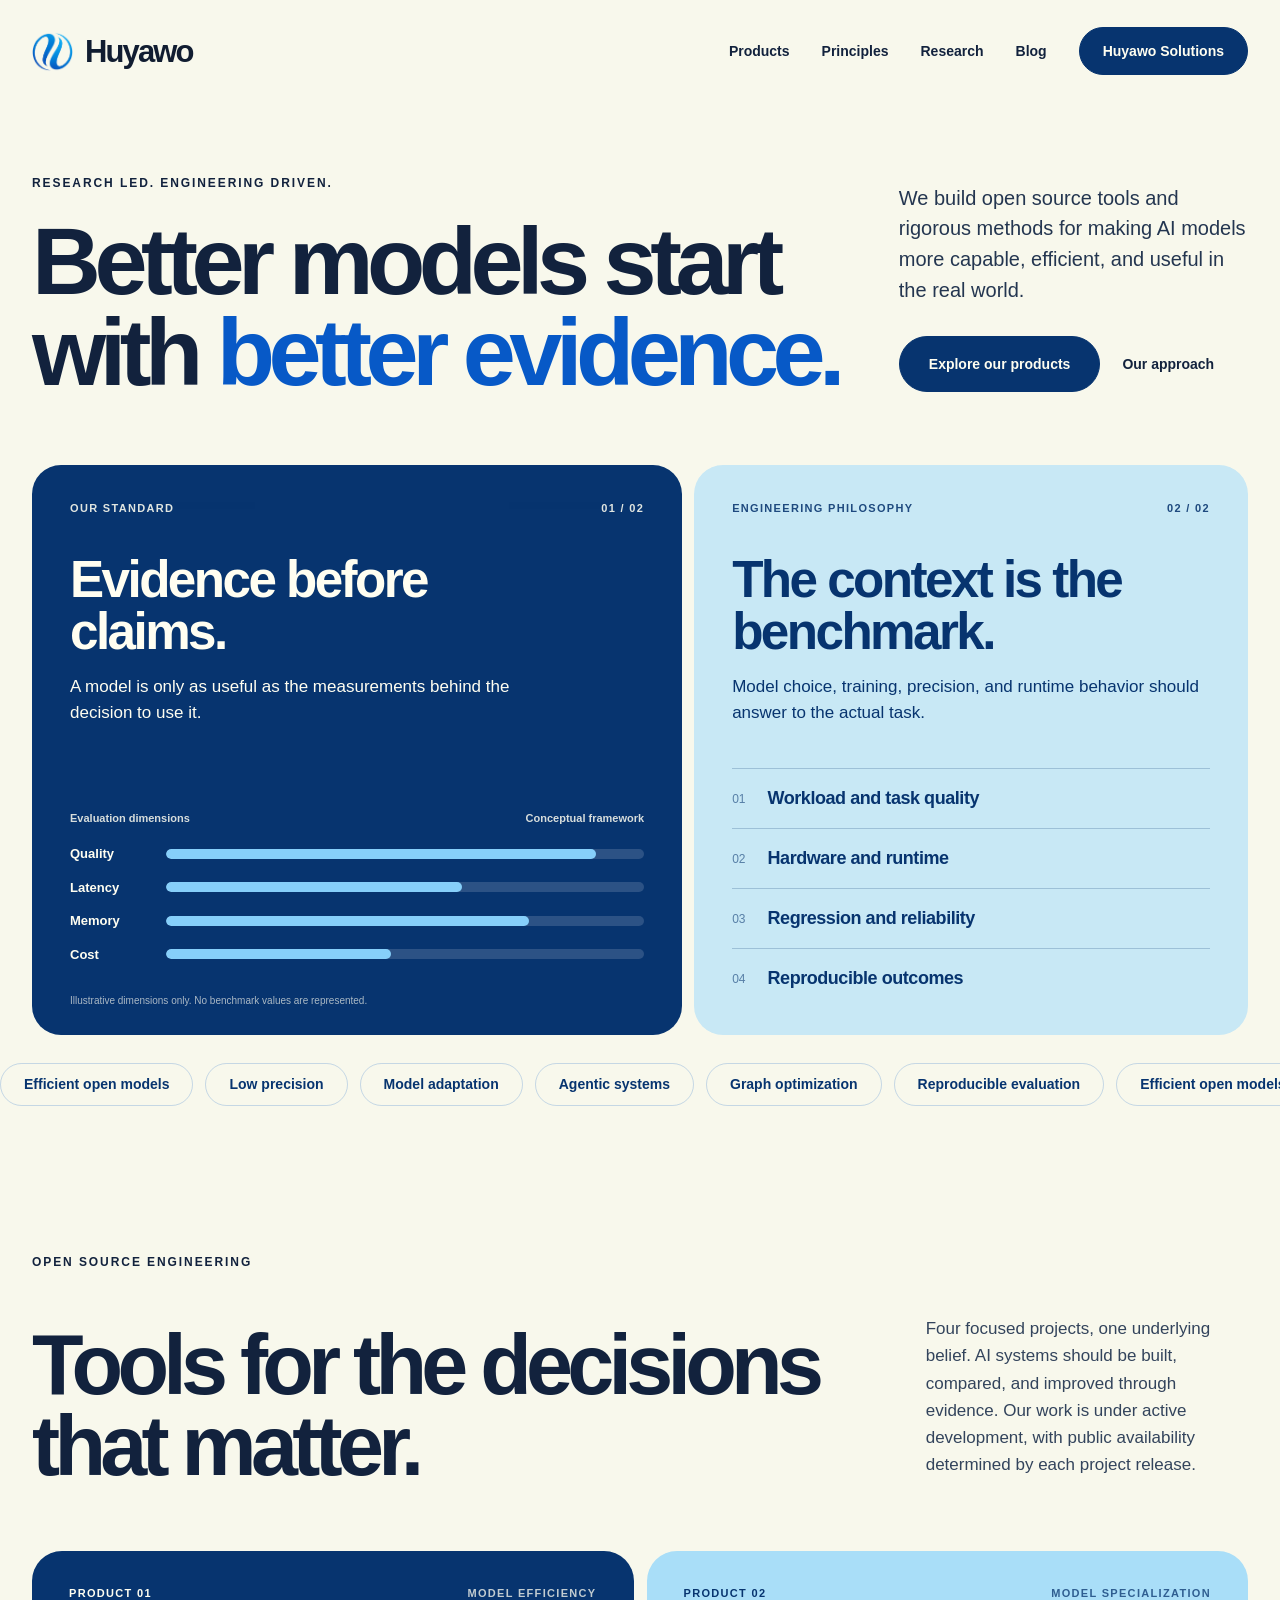
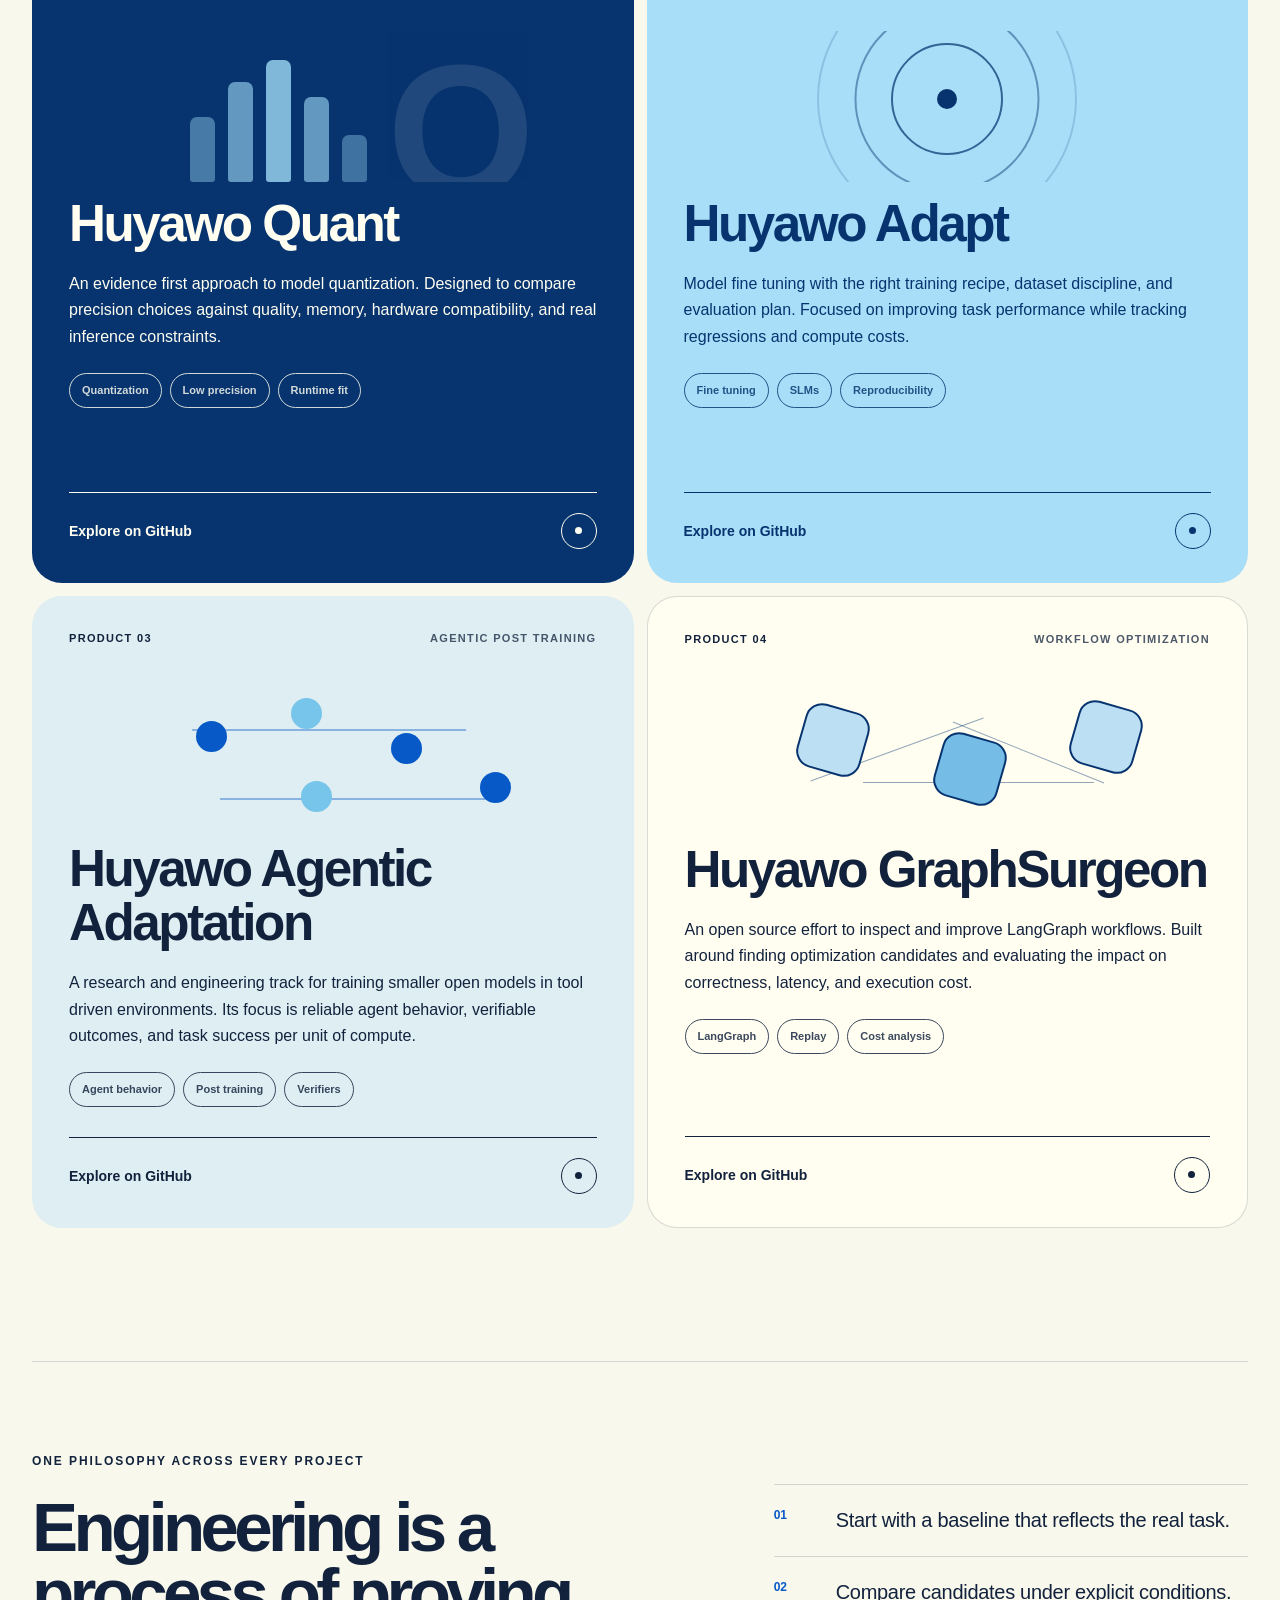
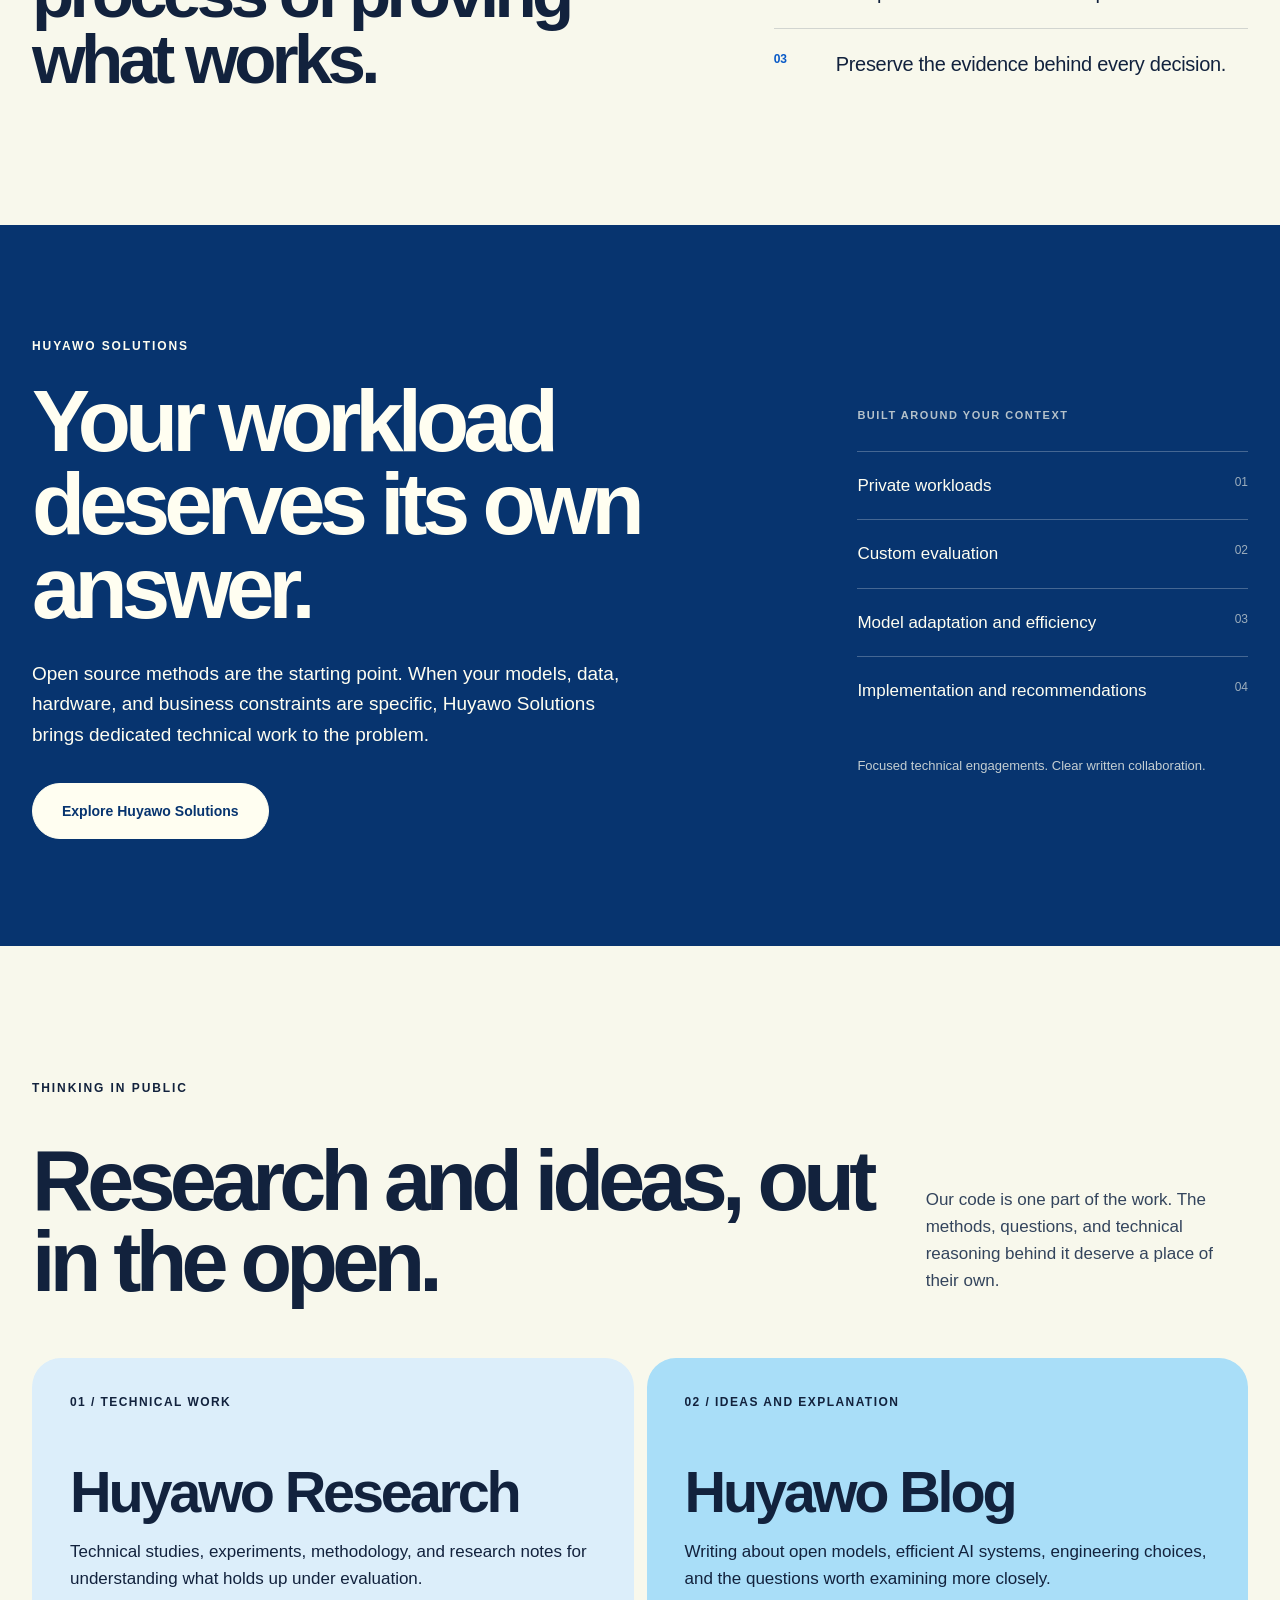
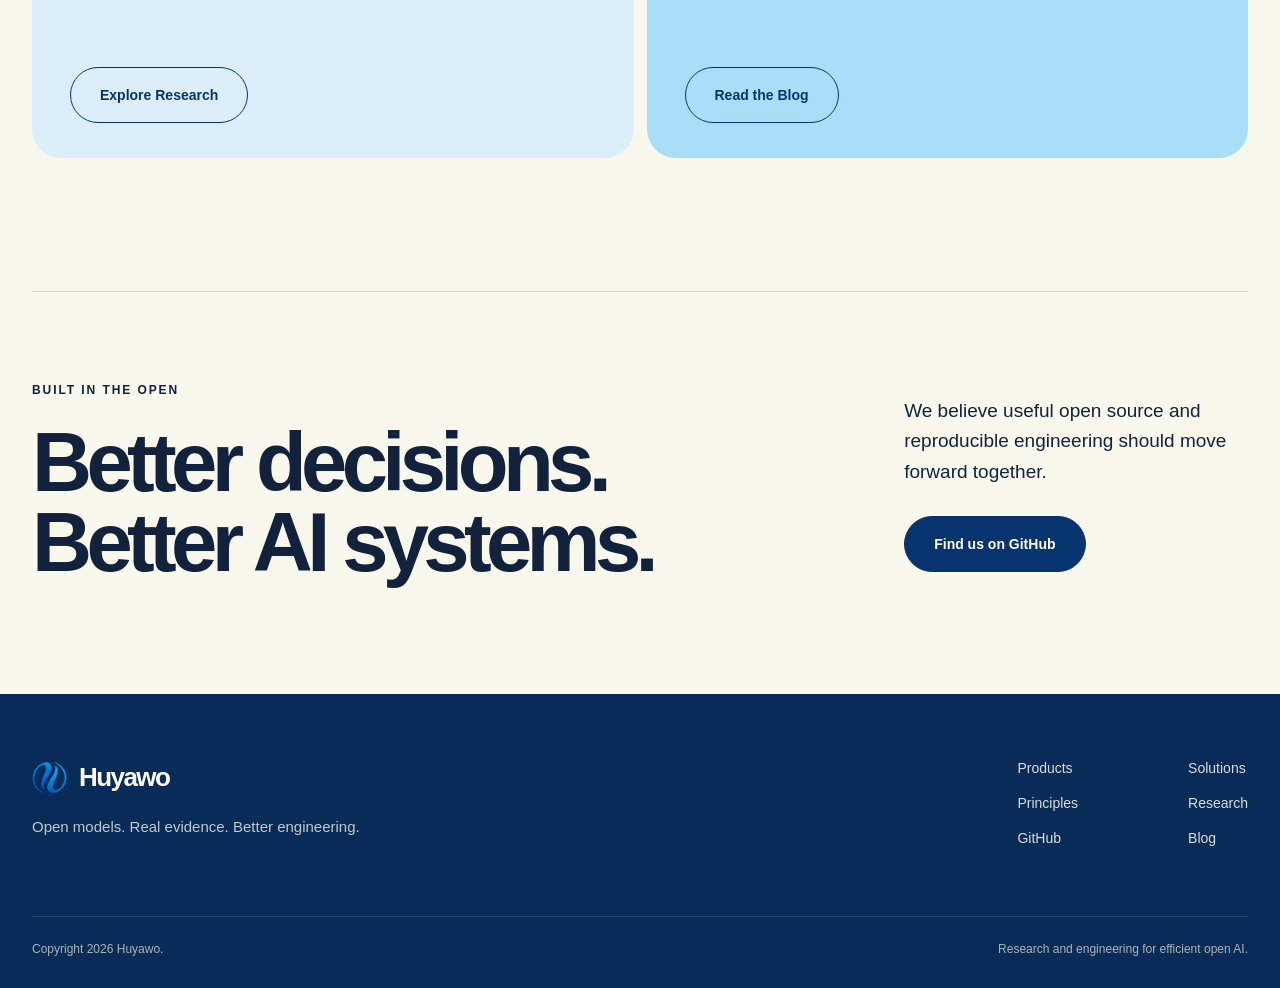
==== index.html @ e43d4e3e "Publish Huyawo institutional homepage for GitHub Pages (huyawo.com)" ====
<!doctype html>
<html lang="en">
<head>
  <meta charset="utf-8">
  <meta name="viewport" content="width=device-width, initial-scale=1">
  <meta name="color-scheme" content="light">
  <meta name="theme-color" content="#f8f8ec">
  <meta name="description" content="Huyawo develops open source tools, reproducible research, and specialized engineering for efficient open AI models and systems.">
  <meta property="og:type" content="website">
  <meta property="og:site_name" content="Huyawo">
  <meta property="og:title" content="Huyawo | Evidence driven AI engineering">
  <meta property="og:description" content="Open source tools, technical research, and specialized engineering for efficient open AI.">
  <meta property="og:url" content="https://huyawo.com/">
  <meta property="og:image" content="https://huyawo.com/assets/huyawo-social.svg">
  <meta name="twitter:card" content="summary_large_image">
  <link rel="canonical" href="https://huyawo.com/">
  <title>Huyawo | Evidence Driven AI Engineering</title>
  <link rel="icon" href="assets/huyawo-mark.png" type="image/png">
  <link rel="stylesheet" href="assets/site.css">
  <script src="assets/site.js" defer></script>
</head>
<body>
  <a class="skip-link" href="#main">Skip to content</a>
  <header class="site-header" id="top">
    <div class="header-inner shell">
      <a class="brand" href="#top" aria-label="Huyawo home"><img src="assets/huyawo-mark.png" alt="" width="39" height="39"><span>Huyawo</span></a>
      <button class="menu-toggle" aria-controls="main-navigation" aria-expanded="false" type="button">Menu</button>
      <nav class="site-nav" id="main-navigation" aria-label="Main navigation">
        <a href="#products">Products</a>
        <a href="#principles">Principles</a>
        <a href="https://research.huyawo.com/">Research</a>
        <a href="https://blog.huyawo.com/">Blog</a>
        <a href="https://solutions.huyawo.com/" class="button button-small">Huyawo Solutions</a>
      </nav>
    </div>
  </header>

  <main id="main">
    <section class="hero shell" aria-labelledby="hero-title">
      <div class="hero-heading" data-reveal>
        <p class="eyebrow">Research led. Engineering driven.</p>
        <h1 id="hero-title">Better models start with <span>better evidence.</span></h1>
      </div>
      <div class="hero-intro" data-reveal>
        <p>We build open source tools and rigorous methods for making AI models more capable, efficient, and useful in the real world.</p>
        <div class="hero-actions">
          <a class="button" href="#products">Explore our products</a>
          <a class="text-link" href="#principles">Our approach</a>
        </div>
      </div>
    </section>

    <section class="mosaic shell" aria-label="Engineering philosophy">
      <article class="mosaic-card mosaic-dark" data-reveal>
        <div class="mosaic-top"><span>Our standard</span><span>01 / 02</span></div>
        <h2>Evidence before claims.</h2>
        <p class="mosaic-intro">A model is only as useful as the measurements behind the decision to use it.</p>
        <div class="measure-board" role="img" aria-label="Illustrative evaluation dimensions including quality, latency, memory, and cost. This is a conceptual diagram and does not contain measured results.">
          <div class="measure-heading"><span>Evaluation dimensions</span><span>Conceptual framework</span></div>
          <div class="measure-row"><span>Quality</span><i class="measure-track"><b style="width:90%"></b></i></div>
          <div class="measure-row"><span>Latency</span><i class="measure-track"><b style="width:62%"></b></i></div>
          <div class="measure-row"><span>Memory</span><i class="measure-track"><b style="width:76%"></b></i></div>
          <div class="measure-row"><span>Cost</span><i class="measure-track"><b style="width:47%"></b></i></div>
        </div>
        <p class="mosaic-foot">Illustrative dimensions only. No benchmark values are represented.</p>
      </article>
      <article class="mosaic-card mosaic-light" data-reveal>
        <div class="mosaic-top"><span>Engineering philosophy</span><span>02 / 02</span></div>
        <h2>The context is the benchmark.</h2>
        <p class="mosaic-intro">Model choice, training, precision, and runtime behavior should answer to the actual task.</p>
        <div class="context-list" aria-label="Factors behind an engineering decision">
          <div><span>01</span><strong>Workload and task quality</strong></div>
          <div><span>02</span><strong>Hardware and runtime</strong></div>
          <div><span>03</span><strong>Regression and reliability</strong></div>
          <div><span>04</span><strong>Reproducible outcomes</strong></div>
        </div>
      </article>
    </section>

    <div class="capability-strip" aria-label="Huyawo areas of focus">
      <div class="capability-track" aria-hidden="true">
        <span>Efficient open models</span><span>Low precision</span><span>Model adaptation</span><span>Agentic systems</span><span>Graph optimization</span><span>Reproducible evaluation</span>
        <span>Efficient open models</span><span>Low precision</span><span>Model adaptation</span><span>Agentic systems</span><span>Graph optimization</span><span>Reproducible evaluation</span>
      </div>
    </div>

    <section class="products-section section shell" id="products" aria-labelledby="products-title">
      <div class="section-heading" data-reveal>
        <p class="eyebrow">Open source engineering</p>
        <h2 id="products-title">Tools for the decisions that matter.</h2>
        <p>Four focused projects, one underlying belief. AI systems should be built, compared, and improved through evidence. Our work is under active development, with public availability determined by each project release.</p>
      </div>
      <div class="product-grid">
        <article class="product-card product-quant" data-reveal>
          <div class="product-card-top"><p class="product-number">Product 01</p><p class="product-family">Model efficiency</p></div>
          <div class="product-visual visual-quant" aria-hidden="true"><div class="quant-stack"><span></span><span></span><span></span><span></span><span></span></div><div class="visual-letter">Q</div></div>
          <div class="product-card-content"><h3>Huyawo Quant</h3><p>An evidence first approach to model quantization. Designed to compare precision choices against quality, memory, hardware compatibility, and real inference constraints.</p><div class="product-tags"><span>Quantization</span><span>Low precision</span><span>Runtime fit</span></div></div>
          <a class="product-link" href="https://github.com/OnHuyawo" target="_blank" rel="noopener noreferrer">Explore on GitHub <span class="link-circle" aria-hidden="true"></span></a>
        </article>
        <article class="product-card product-adapt" data-reveal>
          <div class="product-card-top"><p class="product-number">Product 02</p><p class="product-family">Model specialization</p></div>
          <div class="product-visual visual-adapt" aria-hidden="true"><div class="adapt-rings"><span></span><span></span><span></span></div><div class="adapt-core"></div></div>
          <div class="product-card-content"><h3>Huyawo Adapt</h3><p>Model fine tuning with the right training recipe, dataset discipline, and evaluation plan. Focused on improving task performance while tracking regressions and compute costs.</p><div class="product-tags"><span>Fine tuning</span><span>SLMs</span><span>Reproducibility</span></div></div>
          <a class="product-link" href="https://github.com/OnHuyawo" target="_blank" rel="noopener noreferrer">Explore on GitHub <span class="link-circle" aria-hidden="true"></span></a>
        </article>
        <article class="product-card product-agentic" data-reveal>
          <div class="product-card-top"><p class="product-number">Product 03</p><p class="product-family">Agentic post training</p></div>
          <div class="product-visual visual-agentic" aria-hidden="true"><div class="agent-node n1"></div><div class="agent-node n2"></div><div class="agent-node n3"></div><div class="agent-node n4"></div><div class="agent-node n5"></div><div class="agent-path"></div></div>
          <div class="product-card-content"><h3>Huyawo Agentic Adaptation</h3><p>A research and engineering track for training smaller open models in tool driven environments. Its focus is reliable agent behavior, verifiable outcomes, and task success per unit of compute.</p><div class="product-tags"><span>Agent behavior</span><span>Post training</span><span>Verifiers</span></div></div>
          <a class="product-link" href="https://github.com/OnHuyawo" target="_blank" rel="noopener noreferrer">Explore on GitHub <span class="link-circle" aria-hidden="true"></span></a>
        </article>
        <article class="product-card product-graph" data-reveal>
          <div class="product-card-top"><p class="product-number">Product 04</p><p class="product-family">Workflow optimization</p></div>
          <div class="product-visual visual-graph" aria-hidden="true"><div class="graph-lines"><i></i><i></i><i></i></div><div class="graph-square g1"></div><div class="graph-square g2"></div><div class="graph-square g3"></div></div>
          <div class="product-card-content"><h3>Huyawo GraphSurgeon</h3><p>An open source effort to inspect and improve LangGraph workflows. Built around finding optimization candidates and evaluating the impact on correctness, latency, and execution cost.</p><div class="product-tags"><span>LangGraph</span><span>Replay</span><span>Cost analysis</span></div></div>
          <a class="product-link" href="https://github.com/OnHuyawo" target="_blank" rel="noopener noreferrer">Explore on GitHub <span class="link-circle" aria-hidden="true"></span></a>
        </article>
      </div>
    </section>

    <section class="principles-section shell" id="principles" aria-labelledby="principles-title">
      <div class="principles-main" data-reveal>
        <p class="eyebrow">One philosophy across every project</p>
        <h2 id="principles-title">Engineering is a process of proving what works.</h2>
      </div>
      <div class="principles-list" data-reveal>
        <div><span>01</span><p>Start with a baseline that reflects the real task.</p></div>
        <div><span>02</span><p>Compare candidates under explicit conditions.</p></div>
        <div><span>03</span><p>Preserve the evidence behind every decision.</p></div>
      </div>
    </section>

    <section class="solutions-section" id="solutions" aria-labelledby="solutions-title">
      <div class="shell solutions-panel" data-reveal>
        <div class="solutions-copy"><p class="eyebrow">Huyawo Solutions</p><h2 id="solutions-title">Your workload deserves its own answer.</h2><p>Open source methods are the starting point. When your models, data, hardware, and business constraints are specific, Huyawo Solutions brings dedicated technical work to the problem.</p><a href="https://solutions.huyawo.com/" class="button button-light">Explore Huyawo Solutions</a></div>
        <div class="solutions-aside"><div class="aside-label">Built around your context</div><div class="solution-line"><span>Private workloads</span><strong>01</strong></div><div class="solution-line"><span>Custom evaluation</span><strong>02</strong></div><div class="solution-line"><span>Model adaptation and efficiency</span><strong>03</strong></div><div class="solution-line"><span>Implementation and recommendations</span><strong>04</strong></div><p>Focused technical engagements. Clear written collaboration.</p></div>
      </div>
    </section>

    <section class="knowledge-section section shell" aria-labelledby="knowledge-title">
      <div class="section-heading knowledge-heading" data-reveal><p class="eyebrow">Thinking in public</p><h2 id="knowledge-title">Research and ideas, out in the open.</h2><p>Our code is one part of the work. The methods, questions, and technical reasoning behind it deserve a place of their own.</p></div>
      <div class="knowledge-grid">
        <article class="knowledge-card knowledge-research" data-reveal><p class="knowledge-index">01 / Technical work</p><div><h3>Huyawo Research</h3><p>Technical studies, experiments, methodology, and research notes for understanding what holds up under evaluation.</p></div><a class="button button-outline" href="https://research.huyawo.com/">Explore Research</a></article>
        <article class="knowledge-card knowledge-blog" data-reveal><p class="knowledge-index">02 / Ideas and explanation</p><div><h3>Huyawo Blog</h3><p>Writing about open models, efficient AI systems, engineering choices, and the questions worth examining more closely.</p></div><a class="button button-outline" href="https://blog.huyawo.com/">Read the Blog</a></article>
      </div>
    </section>

    <section class="closing shell" data-reveal><div><p class="eyebrow">Built in the open</p><h2>Better decisions.<br>Better AI systems.</h2></div><div class="closing-side"><p>We believe useful open source and reproducible engineering should move forward together.</p><a class="button" href="https://github.com/OnHuyawo" target="_blank" rel="noopener noreferrer">Find us on GitHub</a></div></section>
  </main>

  <footer class="site-footer"><div class="shell footer-top"><div class="footer-identity"><a class="footer-brand" href="#top"><img src="assets/huyawo-mark.png" width="36" height="36" alt=""><span>Huyawo</span></a><p>Open models. Real evidence. Better engineering.</p></div><nav aria-label="Footer navigation" class="footer-nav"><div><a href="#products">Products</a><a href="#principles">Principles</a><a href="https://github.com/OnHuyawo">GitHub</a></div><div><a href="https://solutions.huyawo.com/">Solutions</a><a href="https://research.huyawo.com/">Research</a><a href="https://blog.huyawo.com/">Blog</a></div></nav></div><div class="shell footer-bottom"><span>Copyright 2026 Huyawo.</span><span>Research and engineering for efficient open AI.</span></div></footer>
</body>
</html>
---- assets/site.css ----
:root{--ink:#12223d;--ink-strong:#101c31;--blue:#0759c7;--blue-deep:#07346f;--sky:#42b9f6;--mist:#dceefa;--cream:#fffef1;--paper:#f8f8ec;--line:rgba(18,34,61,.16)}
*{box-sizing:border-box}
html{scroll-behavior:smooth;font-family:Helvetica,"Helvetica Neue",Arial,sans-serif}
body{margin:0;background:var(--paper);color:var(--ink);font-family:Helvetica,"Helvetica Neue",Arial,sans-serif;font-size:16px;line-height:1.5;-webkit-font-smoothing:antialiased}
body,button,input{font-family:Helvetica,"Helvetica Neue",Arial,sans-serif}img{display:block;max-width:100%}a{color:inherit;text-decoration:none}button{cursor:pointer}a:focus-visible,button:focus-visible{outline:3px solid var(--blue);outline-offset:4px}.shell{width:min(calc(100% - 64px),1300px);margin-inline:auto}.skip-link{position:absolute;top:-80px;left:20px;background:white;color:#000;padding:10px 14px;z-index:100}.skip-link:focus{top:12px}
.site-header{position:relative;z-index:20}.header-inner{min-height:102px;display:flex;align-items:center;justify-content:space-between;gap:30px}.brand,.footer-brand{display:inline-flex;align-items:center;gap:12px;white-space:nowrap}.brand img{width:41px;height:41px;object-fit:contain}.brand span{font-size:31px;font-weight:750;line-height:1;letter-spacing:-.061em;color:#111d31}.site-nav{display:flex;align-items:center;gap:32px;font-size:14px;font-weight:650}.site-nav>a:not(.button){position:relative}.site-nav>a:not(.button):after,.text-link:after{content:"";height:1px;background:currentColor;position:absolute;left:0;right:0;bottom:-5px;transform:scaleX(0);transform-origin:right;transition:transform .22s}.site-nav>a:not(.button):hover:after,.site-nav>a:not(.button):focus-visible:after,.text-link:hover:after{transform:scaleX(1);transform-origin:left}.menu-toggle{display:none;border:1px solid var(--line);background:transparent;padding:9px 16px;border-radius:100px;font-size:13px;font-weight:750}
.button{display:inline-flex;align-items:center;justify-content:center;text-align:center;min-height:56px;padding:16px 29px;border:1px solid var(--blue-deep);border-radius:100px;background:var(--blue-deep);color:var(--cream);font-size:14px;font-weight:750;line-height:1.15;transition:background .2s,transform .2s,color .2s}.button:hover{background:var(--blue);border-color:var(--blue);transform:translateY(-2px)}.button-small{min-height:48px;padding:13px 23px}.button-light{background:var(--cream);color:var(--blue-deep);border-color:var(--cream)}.button-light:hover{background:#dceefa;border-color:#dceefa;color:var(--blue-deep)}.button-outline{background:transparent;color:var(--blue-deep);border-color:var(--blue-deep)}.button-outline:hover{color:var(--cream)}.eyebrow{font-size:12px;font-weight:800;text-transform:uppercase;letter-spacing:.16em;margin:0 0 24px}.text-link{position:relative;font-size:14px;font-weight:750}
.hero{display:grid;grid-template-columns:minmax(0,1.75fr) minmax(270px,.75fr);align-items:end;gap:52px;padding:72px 0 67px}.hero h1,.section-heading h2,.principles-main h2,.solutions-copy h2,.closing h2{font-size:clamp(61px,7.45vw,110px);line-height:.955;letter-spacing:-.068em;font-weight:610;margin:0}.hero h1{max-width:890px}.hero h1 span{color:var(--blue)}.hero-intro{padding-bottom:6px}.hero-intro>p{font-size:20px;line-height:1.53;margin:0;color:#243650}.hero-actions{display:flex;align-items:center;flex-wrap:wrap;gap:22px;margin-top:31px}
.mosaic{display:grid;grid-template-columns:1.08fr .92fr;gap:12px}.mosaic-card{min-height:570px;border-radius:29px;padding:35px 38px 27px;display:flex;flex-direction:column;overflow:hidden}.mosaic-dark{background:var(--blue-deep);color:var(--cream)}.mosaic-light{background:#c8e8f5;color:var(--blue-deep)}.mosaic-top{display:flex;justify-content:space-between;align-items:center;gap:16px;font-size:11px;font-weight:750;letter-spacing:.12em;text-transform:uppercase;opacity:.88}.mosaic-card h2{font-size:clamp(43px,4vw,60px);line-height:1.03;font-weight:610;letter-spacing:-.05em;max-width:460px;margin:37px 0 15px}.mosaic-intro{margin:0;max-width:470px;font-size:17px;line-height:1.55}.measure-board{margin-top:auto;padding-top:35px}.measure-heading{display:flex;justify-content:space-between;gap:16px;font-size:11px;font-weight:700;opacity:.84;margin-bottom:18px}.measure-row{display:grid;grid-template-columns:80px 1fr;align-items:center;gap:16px;margin:14px 0;font-size:13px;font-weight:650}.measure-track{display:block;height:10px;background:rgba(255,255,255,.15);border-radius:10px;overflow:hidden}.measure-track b{display:block;height:100%;background:#86cffa;border-radius:10px}.mosaic-foot{font-size:10px;opacity:.66;margin:15px 0 0}.context-list{margin-top:auto;padding-top:30px}.context-list>div{padding:16px 0;border-top:1px solid rgba(7,52,111,.22);display:flex;gap:22px;align-items:center}.context-list>div span{font-size:12px;opacity:.58}.context-list strong{font-size:18px;font-weight:610;letter-spacing:-.025em}
.capability-strip{margin-top:14px;padding:14px 0;overflow:hidden}.capability-track{display:flex;gap:12px;width:max-content;animation:scrollleft 46s linear infinite}.capability-track span{padding:10px 23px;border:1px solid rgba(7,89,199,.21);border-radius:100px;color:var(--blue-deep);font-weight:630;font-size:14px;white-space:nowrap}@keyframes scrollleft{to{transform:translateX(-50%)}}
.section{padding-block:133px}.section-heading{display:grid;grid-template-columns:1.45fr .55fr;align-items:end;gap:44px;margin-bottom:65px}.section-heading .eyebrow{grid-column:1/-1;margin:0}.section-heading h2{font-size:clamp(58px,6.6vw,93px);max-width:900px}.section-heading>p:last-child{max-width:470px;margin:0 0 8px;font-size:17px;line-height:1.6;color:#33445c}.product-grid{display:grid;grid-template-columns:repeat(2,minmax(0,1fr));gap:13px}.product-card{min-width:0;min-height:632px;display:flex;flex-direction:column;padding:34px 37px 34px;border-radius:30px;overflow:hidden;transition:transform .25s,box-shadow .25s}.product-card:hover{transform:translateY(-4px);box-shadow:0 18px 28px rgba(16,29,48,.075)}.product-quant{background:var(--blue-deep);color:var(--cream)}.product-adapt{background:#a9def8;color:var(--blue-deep)}.product-agentic{background:#dfeef2;color:var(--ink)}.product-graph{background:var(--cream);color:var(--ink);border:1px solid var(--line)}.product-card-top{display:flex;justify-content:space-between;gap:18px}.product-card-top p{margin:0;font-size:11px;text-transform:uppercase;letter-spacing:.12em;font-weight:750}.product-family{opacity:.75}.product-visual{height:151px;position:relative;overflow:hidden;margin:29px 0 15px;flex:none}.product-card-content{flex:1}.product-card h3{font-weight:630;line-height:1.06;letter-spacing:-.048em;font-size:clamp(37px,4vw,58px);margin:0 0 20px;max-width:620px}.product-card-content>p{font-size:16px;line-height:1.65;margin:0;max-width:540px}.product-tags{display:flex;flex-wrap:wrap;gap:8px;margin:23px 0 28px}.product-tags span{padding:8px 12px;border:1px solid currentColor;border-radius:100px;font-size:11px;font-weight:700;opacity:.82;white-space:nowrap}.product-link{margin-top:auto;display:flex;align-items:center;justify-content:space-between;gap:15px;border-top:1px solid currentColor;padding-top:20px;font-size:14px;font-weight:750}.product-link:hover{text-decoration:underline;text-underline-offset:4px}.link-circle{display:block;flex:none;width:36px;height:36px;border:1px solid currentColor;border-radius:50%;position:relative}.link-circle:after{content:"";width:7px;height:7px;border-radius:50%;background:currentColor;position:absolute;top:13px;left:13px}
.quant-stack{display:flex;gap:13px;align-items:end;height:125px;position:absolute;left:23%;bottom:0}.quant-stack span{display:block;width:25px;border-radius:7px 7px 3px 3px;background:#95cfec}.quant-stack span:nth-child(1){height:65px;opacity:.45}.quant-stack span:nth-child(2){height:100px;opacity:.65}.quant-stack span:nth-child(3){height:122px;opacity:.85}.quant-stack span:nth-child(4){height:85px;opacity:.65}.quant-stack span:nth-child(5){height:47px;opacity:.4}.visual-letter{position:absolute;right:16%;top:-42px;font-size:190px;font-weight:700;opacity:.1;letter-spacing:-.12em}.adapt-rings span{position:absolute;border:2px solid var(--blue-deep);border-radius:50%;left:50%;top:45%;transform:translate(-50%,-50%)}.adapt-rings span:nth-child(1){width:260px;height:260px;opacity:.17}.adapt-rings span:nth-child(2){width:185px;height:185px;opacity:.45}.adapt-rings span:nth-child(3){width:112px;height:112px;opacity:.72}.adapt-core{width:20px;height:20px;background:var(--blue-deep);position:absolute;left:50%;top:45%;transform:translate(-50%,-50%);border-radius:50%}.visual-agentic .agent-node{width:31px;height:31px;border-radius:50%;background:var(--blue);position:absolute;z-index:1}.visual-agentic .n1{left:24%;top:30%}.visual-agentic .n2{left:42%;top:15%;background:#77c5ea}.visual-agentic .n3{left:61%;top:38%}.visual-agentic .n4{left:44%;top:70%;background:#77c5ea}.visual-agentic .n5{left:78%;top:64%}.agent-path{position:absolute;left:26%;top:35%;width:52%;height:47%;border-top:2px solid var(--blue);border-bottom:2px solid var(--blue);transform:skew(22deg);opacity:.4}.graph-lines i{position:absolute;display:block;height:1px;background:var(--blue-deep);opacity:.44}.graph-lines i:nth-child(1){width:35%;left:23%;top:48%;transform:rotate(-20deg)}.graph-lines i:nth-child(2){width:31%;left:50%;top:50%;transform:rotate(22deg)}.graph-lines i:nth-child(3){width:44%;left:34%;top:70%}.graph-square{position:absolute;width:66px;height:66px;border:2px solid var(--blue-deep);border-radius:17px;background:#bddff4;transform:rotate(16deg)}.graph-square.g1{left:22%;top:20%}.graph-square.g2{left:48%;top:39%;background:#75bde7}.graph-square.g3{left:74%;top:18%}
.principles-section{padding:90px 0 125px;border-top:1px solid var(--line);display:grid;grid-template-columns:1.15fr .85fr;gap:100px}.principles-main h2{font-size:clamp(54px,5.4vw,78px)}.principles-list{margin-top:32px}.principles-list>div{border-top:1px solid var(--line);padding:21px 0;display:grid;grid-template-columns:47px 1fr;gap:15px}.principles-list span{font-size:12px;color:var(--blue);font-weight:750}.principles-list p{margin:0;font-size:20px;line-height:1.45;letter-spacing:-.015em}
.solutions-section{background:var(--blue-deep);color:var(--cream);padding:112px 0 107px}.solutions-panel{display:grid;grid-template-columns:1.3fr .7fr;gap:100px}.solutions-copy h2{font-size:clamp(58px,6.8vw,94px);max-width:850px}.solutions-copy>p:not(.eyebrow){max-width:590px;font-size:19px;line-height:1.62;margin:30px 0 32px}.solutions-aside{padding-top:70px}.aside-label{text-transform:uppercase;font-size:11px;font-weight:800;letter-spacing:.14em;opacity:.7;margin-bottom:27px}.solution-line{display:flex;justify-content:space-between;gap:20px;padding:21px 0;border-top:1px solid rgba(255,255,255,.25)}.solution-line span{font-size:17px}.solution-line strong{font-size:12px;font-weight:500;opacity:.6}.solutions-aside>p{font-size:13px;opacity:.76;margin-top:31px}
.knowledge-heading{margin-bottom:56px}.knowledge-grid{display:grid;grid-template-columns:repeat(2,minmax(0,1fr));gap:13px}.knowledge-card{min-height:400px;border-radius:29px;padding:35px 38px;display:flex;flex-direction:column;align-items:flex-start;justify-content:space-between}.knowledge-research{background:#dceefa}.knowledge-blog{background:#a9def8}.knowledge-index{margin:0;text-transform:uppercase;font-size:12px;font-weight:750;letter-spacing:.12em}.knowledge-card h3{font-size:clamp(40px,4.5vw,64px);font-weight:620;letter-spacing:-.055em;line-height:1.04;margin:0 0 15px}.knowledge-card p:not(.knowledge-index){font-size:17px;line-height:1.6;max-width:530px;margin:0 0 24px}
.closing{border-top:1px solid var(--line);padding:89px 0 112px;display:grid;grid-template-columns:1.4fr .6fr;align-items:end;gap:70px}.closing h2{font-size:clamp(58px,6.5vw,97px)}.closing-side{padding-bottom:10px}.closing-side p{font-size:19px;line-height:1.6;margin:0 0 29px}
.site-footer{background:#092b57;color:var(--cream);padding-top:64px}.footer-top{display:flex;justify-content:space-between;gap:30px;align-items:start;padding-bottom:67px}.footer-brand img{width:35px;height:35px;object-fit:contain}.footer-brand span{font-size:26px;font-weight:720;letter-spacing:-.06em}.footer-identity>p{font-size:15px;opacity:.75;margin:14px 0 0}.footer-nav{display:flex;gap:110px}.footer-nav>div{display:flex;flex-direction:column;gap:14px}.footer-nav a{font-size:14px;opacity:.85}.footer-nav a:hover{opacity:1;text-decoration:underline;text-underline-offset:4px}.footer-bottom{border-top:1px solid rgba(255,255,255,.22);display:flex;justify-content:space-between;gap:20px;padding:23px 0 30px;font-size:12px;opacity:.65}
html.js [data-reveal]{opacity:0;transform:translateY(16px);transition:opacity .65s ease,transform .65s ease}html.js [data-reveal].revealed{opacity:1;transform:none}
@media(max-width:1120px){.shell{width:min(calc(100% - 46px),1300px)}.hero{grid-template-columns:1.45fr .85fr;gap:30px}.hero h1{font-size:clamp(64px,7.2vw,93px)}.site-nav{gap:20px}.mosaic-card{padding:30px;min-height:550px}.product-card{padding:30px}.product-card h3{font-size:clamp(36px,4vw,52px)}.solutions-panel{gap:55px}}
@media(max-width:760px){.shell{width:min(calc(100% - 36px),1300px)}.header-inner{min-height:76px}.brand img{width:34px;height:34px}.brand span{font-size:26px}.menu-toggle{display:inline-flex}.site-nav{display:none;position:absolute;top:calc(100% - 2px);left:18px;right:18px;z-index:50;flex-direction:column;align-items:stretch;gap:16px;padding:25px;border:1px solid var(--line);border-radius:0 0 19px 19px;background:var(--paper);box-shadow:0 14px 26px rgba(18,34,61,.10)}.site-nav.open{display:flex}.site-nav>a:not(.button){padding:6px 0}.hero{display:block;padding:66px 0 51px}.hero h1{font-size:clamp(56px,10.9vw,81px);max-width:670px}.hero-intro{margin-top:27px;max-width:570px}.hero-intro>p{font-size:18px}.mosaic{grid-template-columns:1fr}.mosaic-card{min-height:460px}.mosaic-card h2{font-size:clamp(42px,9vw,62px)}.section{padding-block:94px}.section-heading{display:block;margin-bottom:45px}.section-heading .eyebrow{margin-bottom:21px}.section-heading h2{font-size:clamp(54px,9vw,77px)}.section-heading>p:last-child{margin-top:26px}.product-grid,.knowledge-grid{grid-template-columns:1fr}.product-card{min-height:620px}.product-visual{height:142px}.product-card h3{font-size:clamp(38px,7vw,56px)}.principles-section{grid-template-columns:1fr;gap:30px;padding:86px 0 95px}.principles-main h2{font-size:clamp(52px,8.5vw,75px)}.principles-list{margin-top:10px}.solutions-section{padding:88px 0}.solutions-panel{grid-template-columns:1fr;gap:55px}.solutions-copy h2{font-size:clamp(54px,9vw,85px)}.solutions-aside{padding-top:0}.knowledge-card{min-height:370px}.closing{grid-template-columns:1fr;gap:23px;padding:77px 0 92px}.closing h2{font-size:clamp(54px,9vw,81px)}.footer-top{flex-direction:column;gap:44px}.footer-nav{gap:75px}}
@media(max-width:430px){.hero h1{font-size:55px}.hero-actions{gap:21px}.hero .button{width:100%}.mosaic-card{padding:25px;min-height:475px}.mosaic-card h2{font-size:43px}.measure-heading{font-size:10px}.measure-row{grid-template-columns:63px 1fr}.product-card{padding:27px;min-height:625px}.product-card h3{font-size:40px}.product-card-content>p{font-size:15px}.knowledge-card{padding:28px}.footer-bottom{flex-direction:column}}
@media(prefers-reduced-motion:reduce){html{scroll-behavior:auto}.capability-track{animation:none}html.js [data-reveal]{opacity:1;transform:none;transition:none}*,*:before,*:after{transition:none!important}}
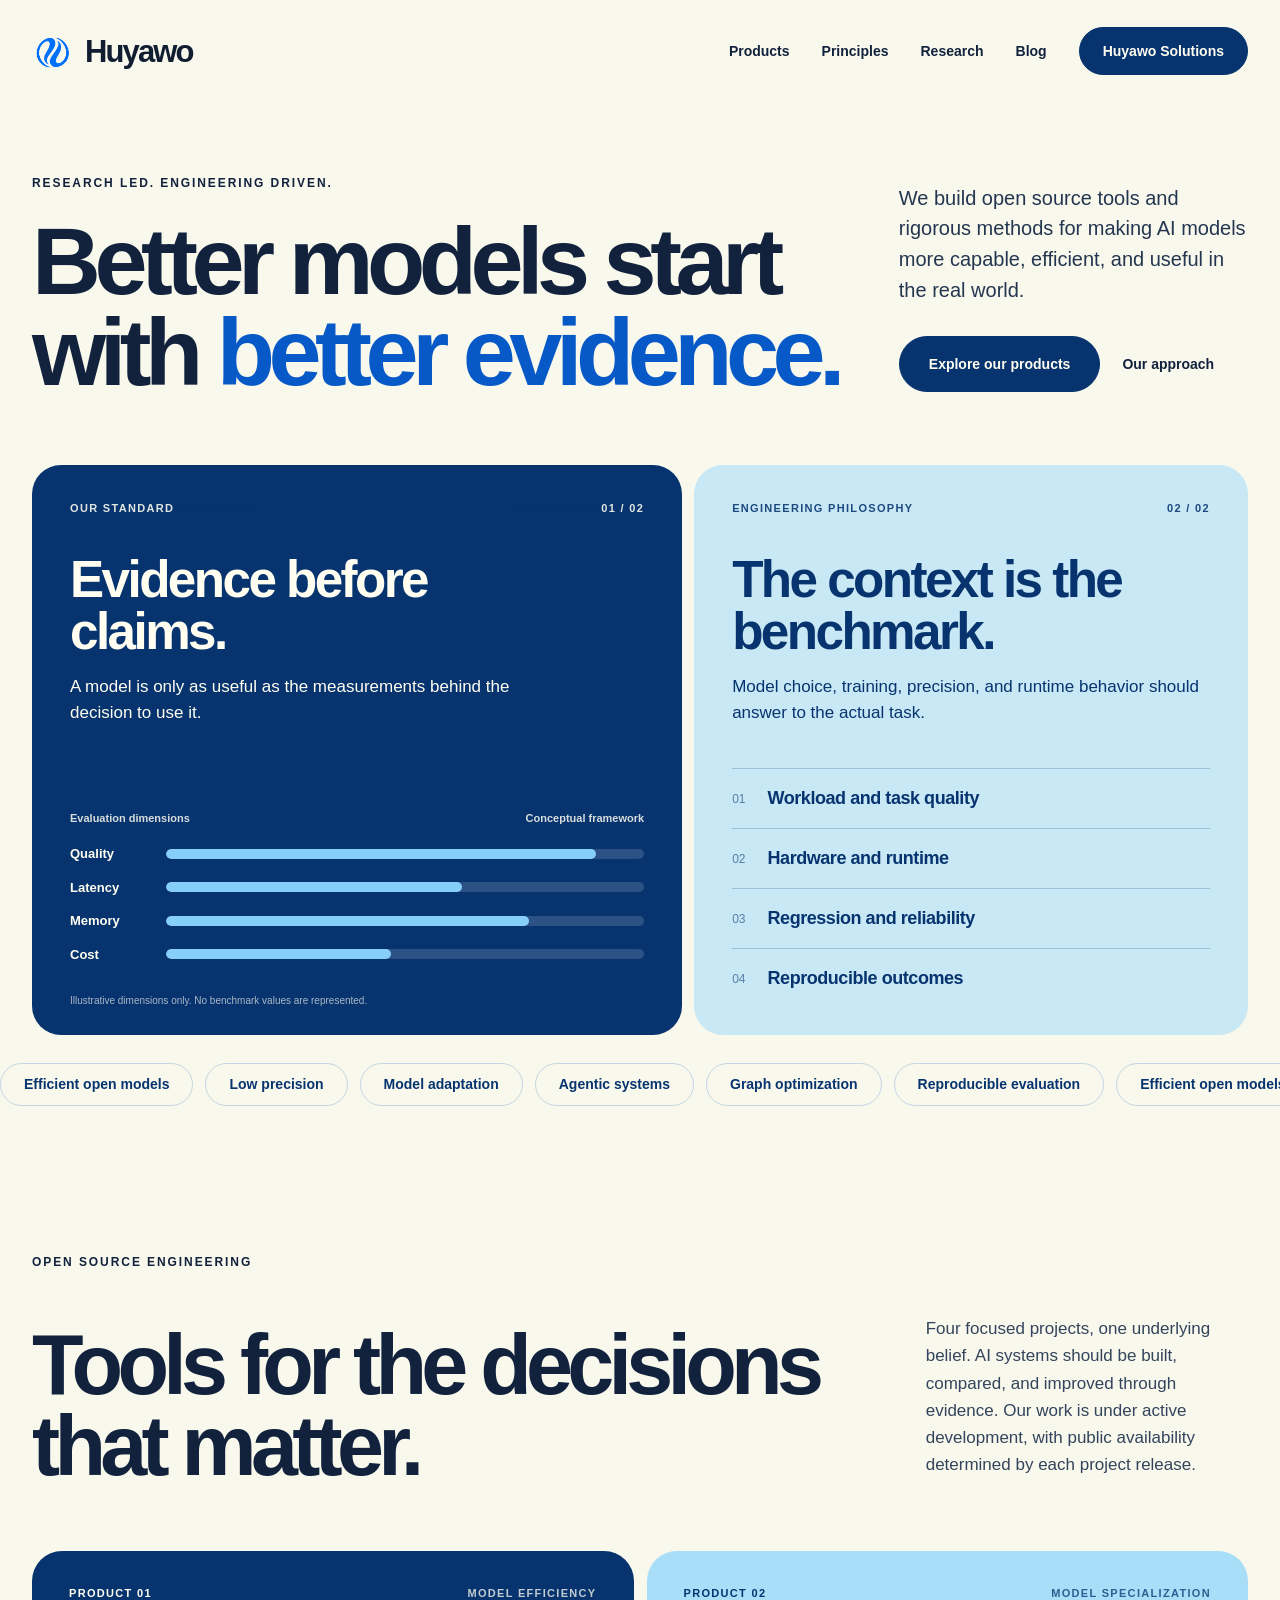
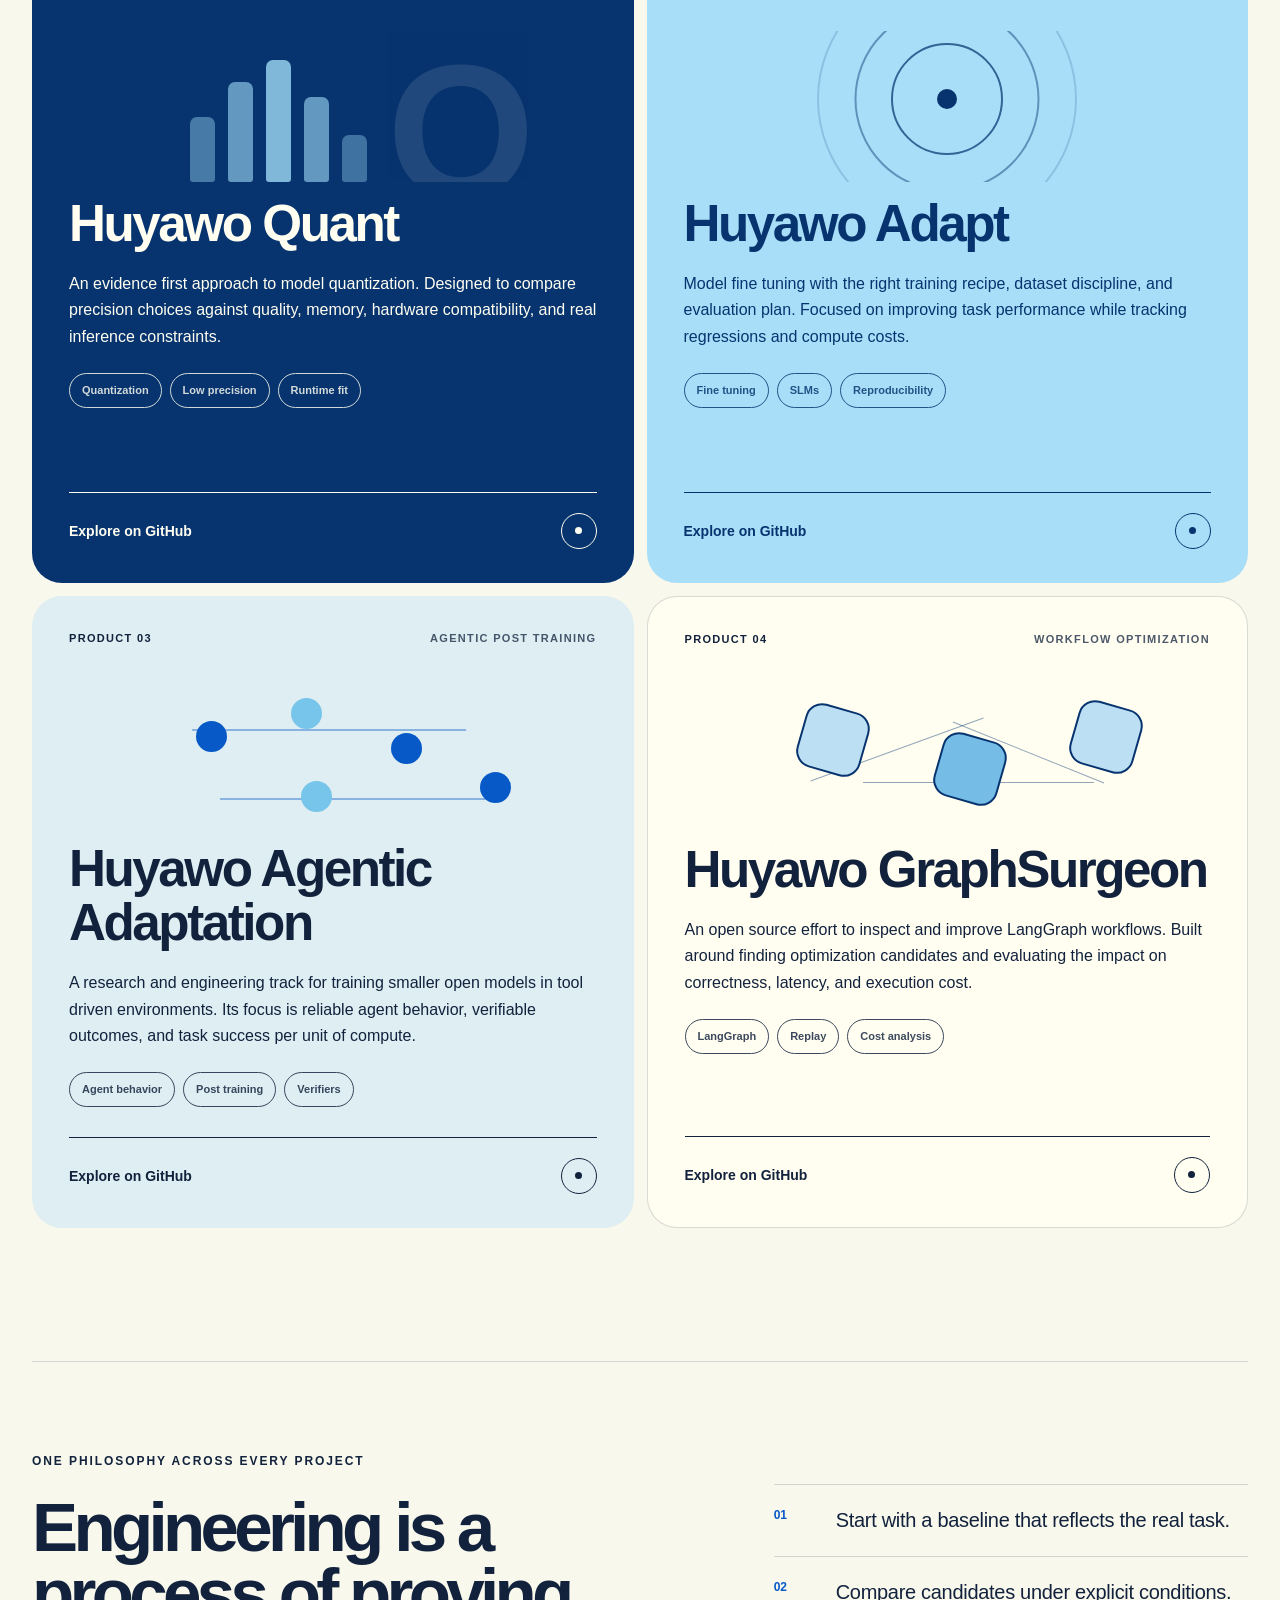
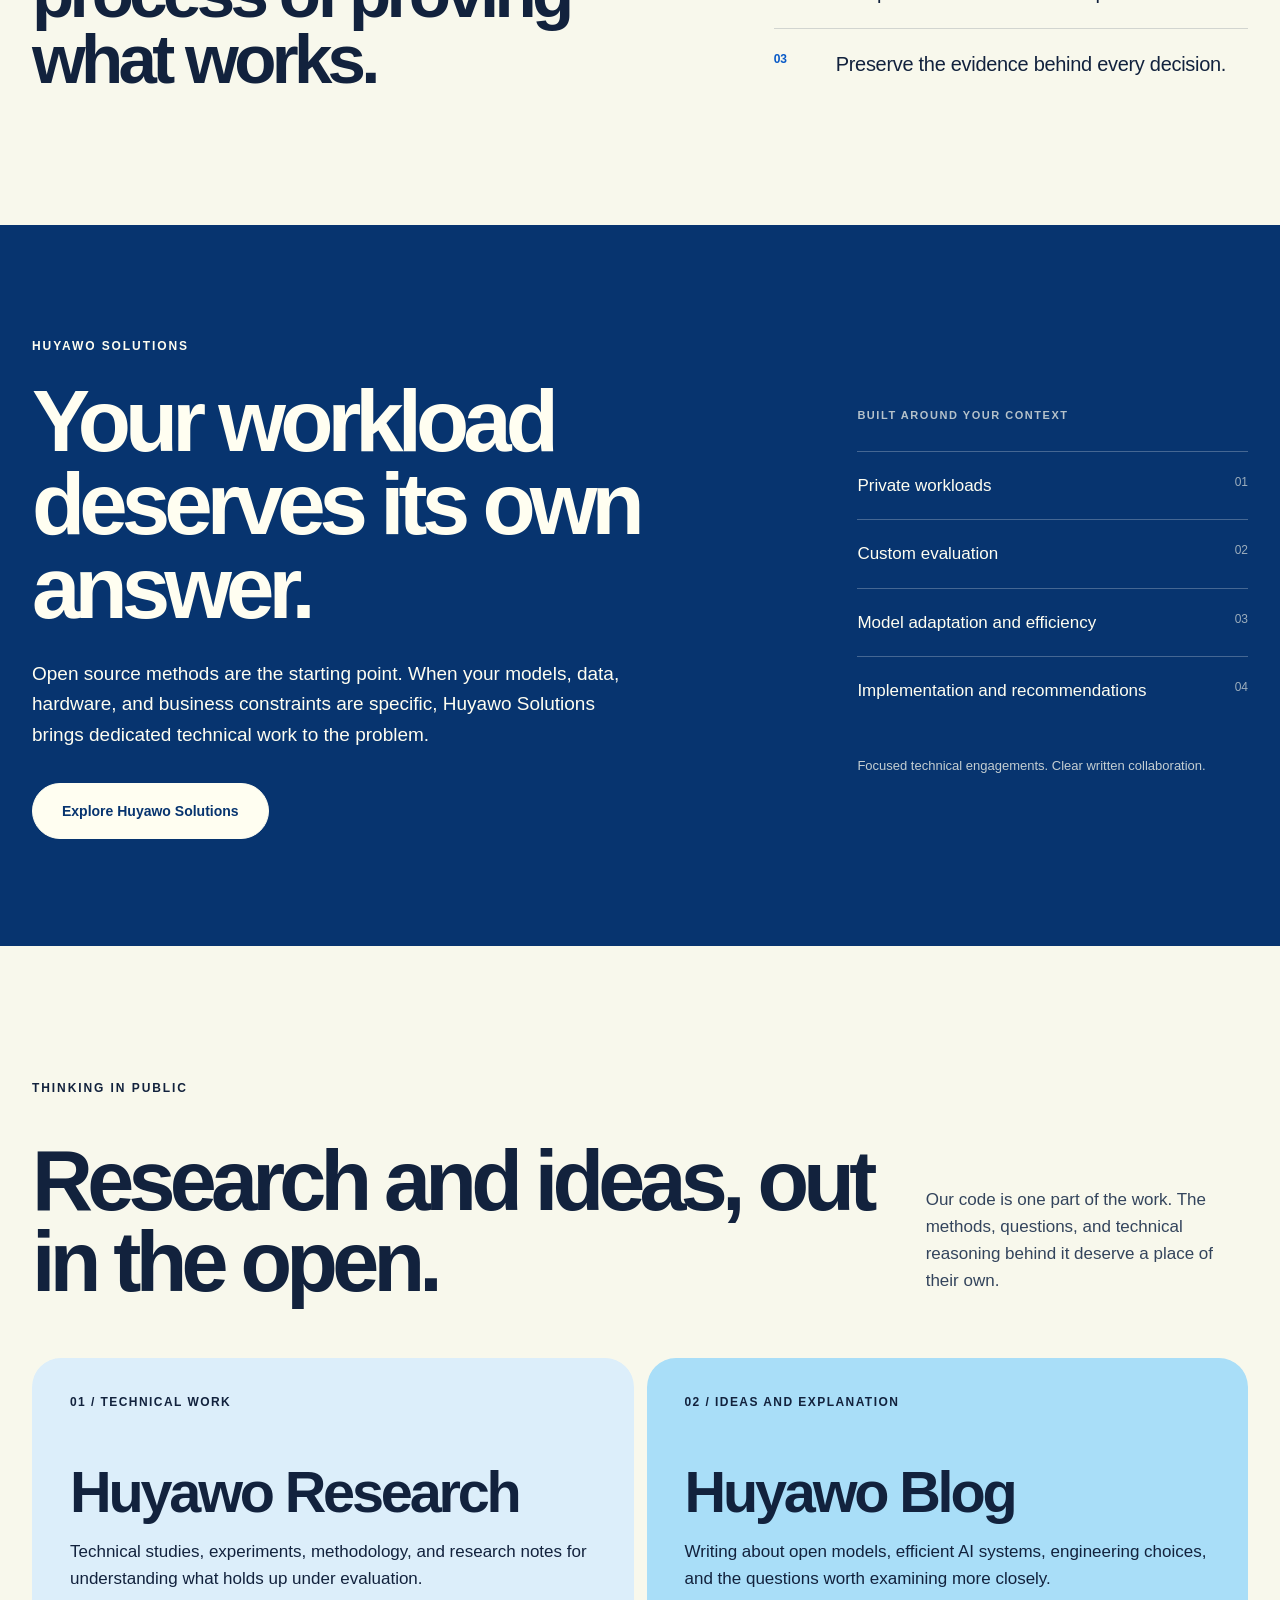
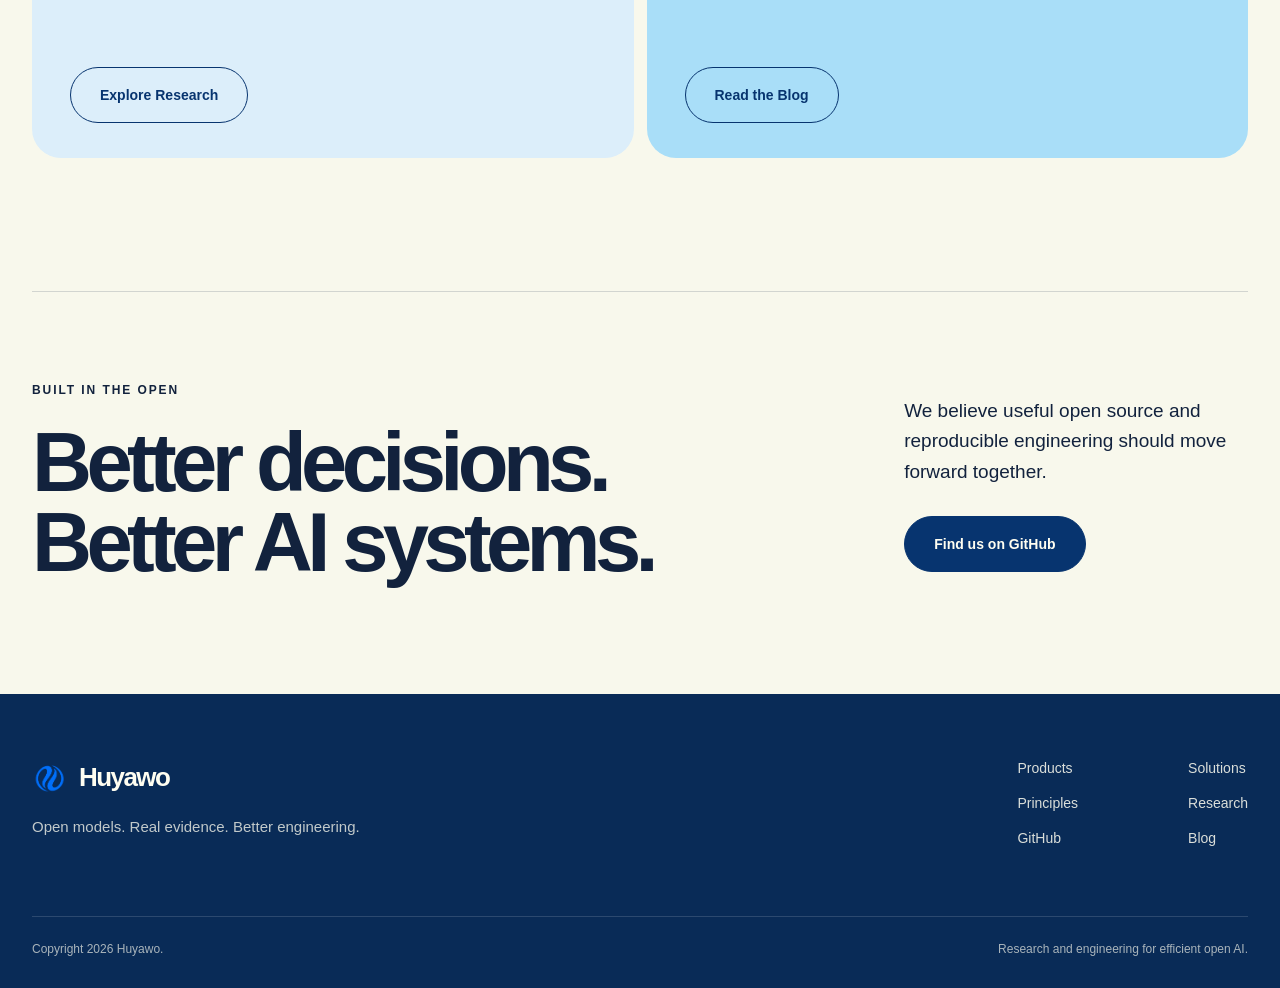
==== commit 506a55c2: "chore(analytics): add GA4 tracking to Huyawo homepage" ====
--- a/index.html
+++ b/index.html
@@ -1,6 +1,14 @@
 <!doctype html>
 <html lang="en">
 <head>
+  <script async src="https://www.googletagmanager.com/gtag/js?id=G-CCH39LTDYW"></script>
+<script>
+  window.dataLayer = window.dataLayer || [];
+  function gtag(){dataLayer.push(arguments);}
+  gtag('js', new Date());
+
+  gtag('config', 'G-CCH39LTDYW');
+</script>
   <meta charset="utf-8">
   <meta name="viewport" content="width=device-width, initial-scale=1">
   <meta name="color-scheme" content="light">
